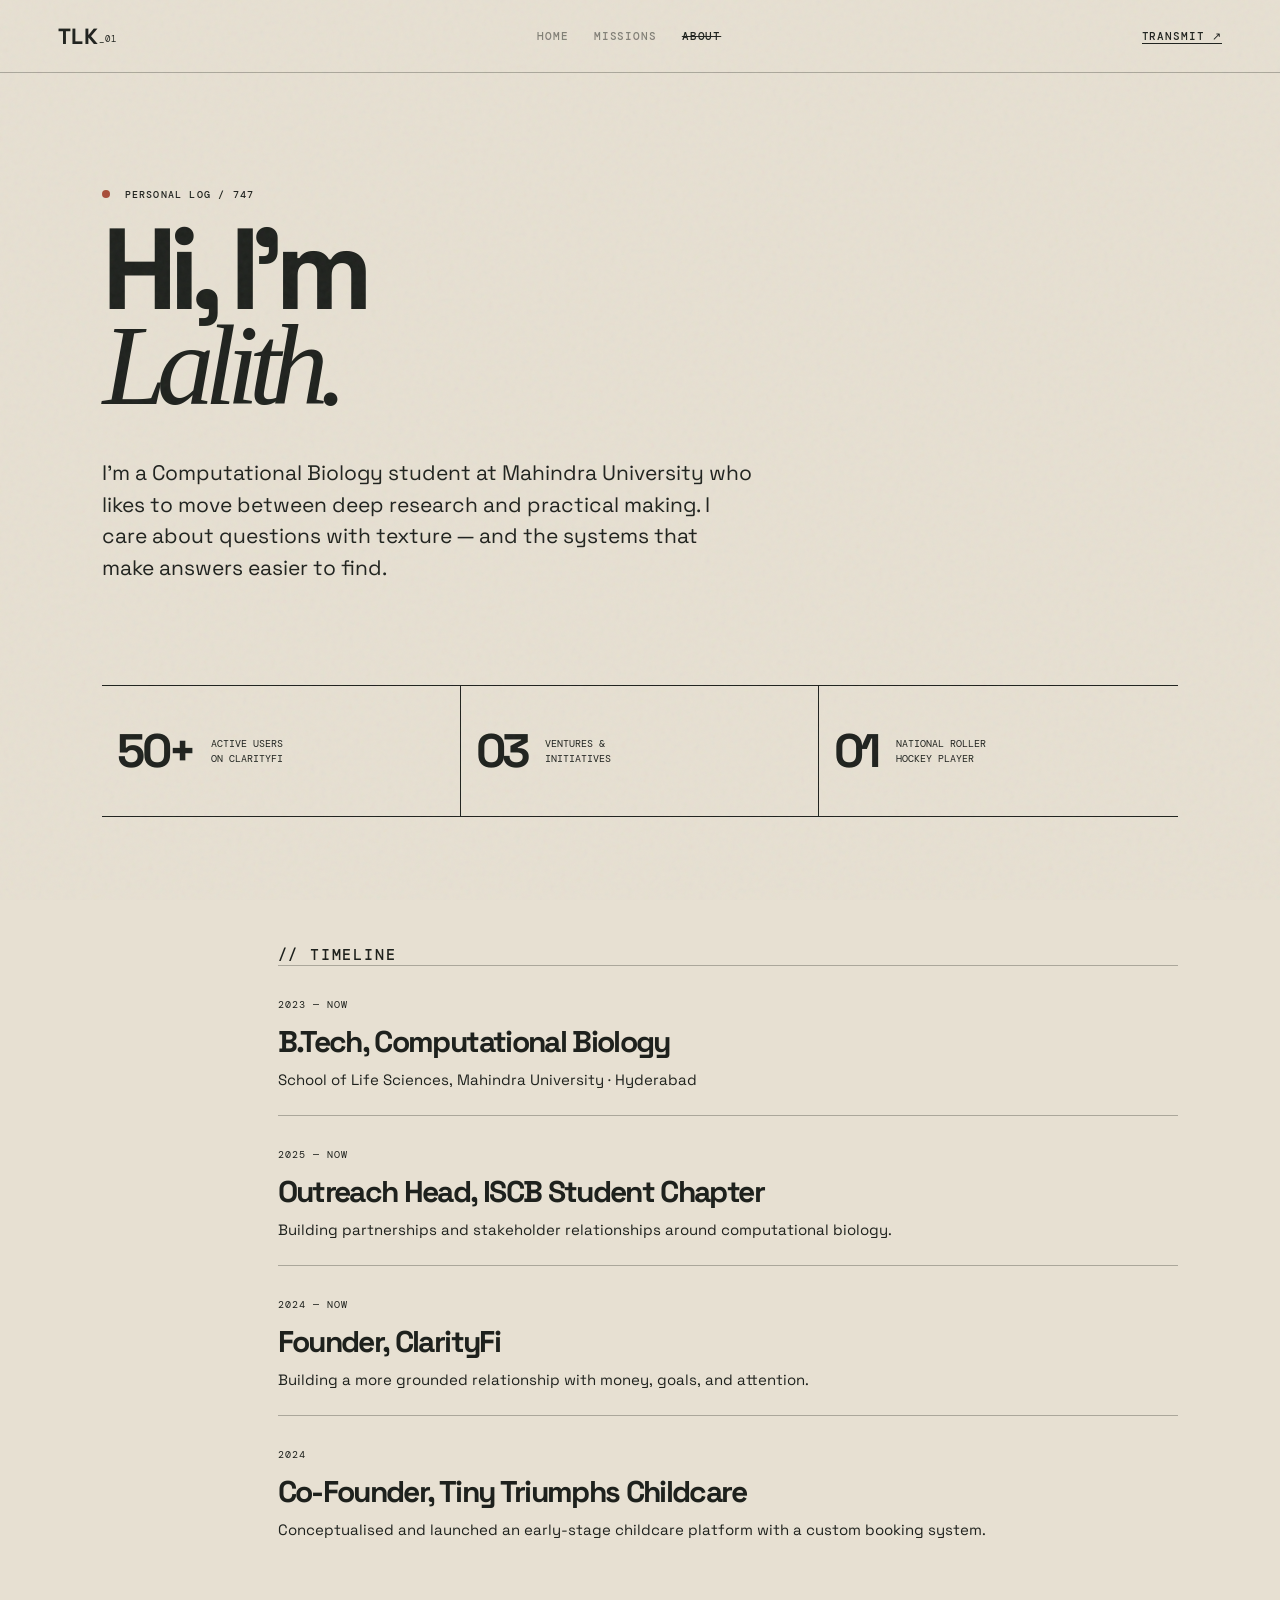
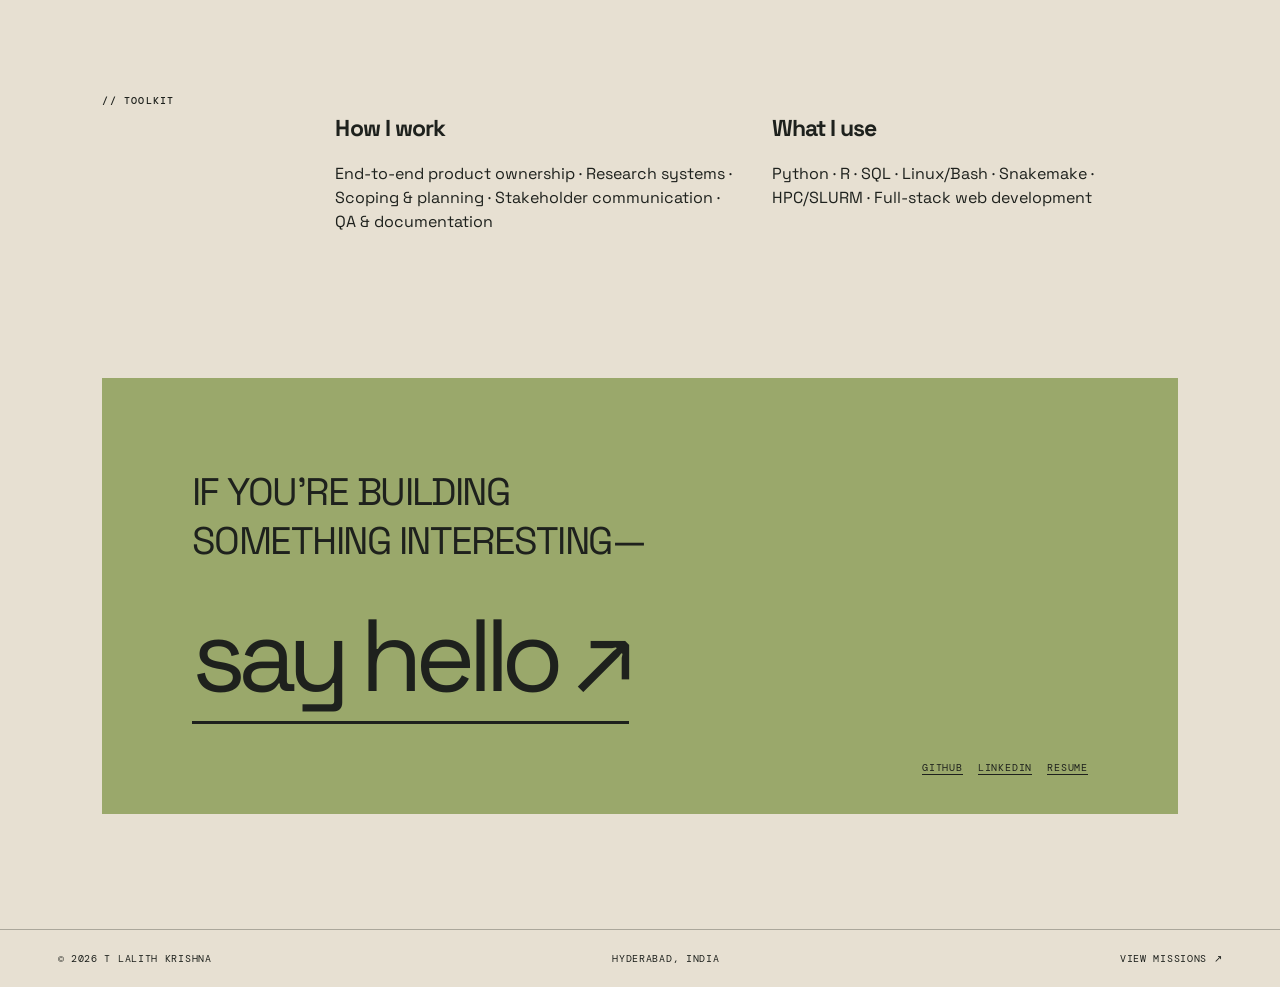
==== about.html @ f7206efd "Create personal portfolio website" ====
<!doctype html>
<html lang="en"><head><meta charset="UTF-8" /><meta name="viewport" content="width=device-width, initial-scale=1.0" /><title>About — T Lalith Krishna</title><link rel="preconnect" href="https://fonts.googleapis.com"><link rel="preconnect" href="https://fonts.gstatic.com" crossorigin><link href="https://fonts.googleapis.com/css2?family=DM+Mono:wght@400;500&family=Space+Grotesk:wght@400;500;600;700&display=swap" rel="stylesheet"><link rel="stylesheet" href="styles.css" /><link rel="stylesheet" href="overrides.css" /></head><body><div class="noise"></div><header class="site-header"><a class="wordmark" href="index.html">TLK<span>_01</span></a><nav><a href="index.html">HOME</a><a href="projects.html">MISSIONS</a><a class="active" href="about.html">ABOUT</a></nav><a class="header-link" href="mailto:lalithkrishna747@gmail.com">TRANSMIT ↗</a></header><main class="about"><section class="about-hero"><p class="eyebrow"><span></span> PERSONAL LOG / 747</p><h1>Hi, I’m<br /><em>Lalith.</em></h1><p>I’m a Computational Biology student at Mahindra University who likes to move between deep research and practical making. I care about questions with texture — and the systems that make answers easier to find.</p></section><section class="stat-row"><div><strong>50+</strong><span>ACTIVE USERS<br />ON CLARITYFI</span></div><div><strong>03</strong><span>VENTURES &amp;<br />INITIATIVES</span></div><div><strong>01</strong><span>NATIONAL ROLLER<br />HOCKEY PLAYER</span></div></section><section class="timeline"><p class="eyebrow">// TIMELINE</p><div><span>2023 — NOW</span><h2>B.Tech, Computational Biology</h2><p>School of Life Sciences, Mahindra University · Hyderabad</p></div><div><span>2025 — NOW</span><h2>Outreach Head, ISCB Student Chapter</h2><p>Building partnerships and stakeholder relationships around computational biology.</p></div><div><span>2024 — NOW</span><h2>Founder, ClarityFi</h2><p>Building a more grounded relationship with money, goals, and attention.</p></div><div><span>2024</span><h2>Co-Founder, Tiny Triumphs Childcare</h2><p>Conceptualised and launched an early-stage childcare platform with a custom booking system.</p></div></section><section class="skills"><p class="eyebrow">// TOOLKIT</p><div><h2>How I work</h2><p>End-to-end product ownership · Research systems · Scoping &amp; planning · Stakeholder communication · QA &amp; documentation</p></div><div><h2>What I use</h2><p>Python · R · SQL · Linux/Bash · Snakemake · HPC/SLURM · Full-stack web development</p></div></section><section class="contact-card"><p>IF YOU’RE BUILDING<br />SOMETHING INTERESTING—</p><a href="mailto:lalithkrishna747@gmail.com">say hello <span>↗</span></a><div><a href="https://github.com/lalith747" target="_blank" rel="noreferrer">GITHUB</a><a href="https://www.linkedin.com/in/t-lalith-krishna-7a189a334" target="_blank" rel="noreferrer">LINKEDIN</a><a href="resume.pdf" download>RESUME</a></div></section></main><footer><p>© 2026 T LALITH KRISHNA</p><p>HYDERABAD, INDIA</p><a href="projects.html">VIEW MISSIONS ↗</a></footer></body></html>
---- styles.css ----
:root{--ink:#16211e;--paper:#f3f0e8;--acid:#d5ff50;--coral:#ff785f;--blue:#9bc9e9;--line:rgba(22,33,30,.25)}*{box-sizing:border-box}html{scroll-behavior:smooth}body{margin:0;background:var(--paper);color:var(--ink);font-family:"Space Grotesk",sans-serif}.noise{pointer-events:none;position:fixed;inset:0;opacity:.12;z-index:5;background-image:url("data:image/svg+xml,%3Csvg viewBox='0 0 180 180' xmlns='http://www.w3.org/2000/svg'%3E%3Cfilter id='n'%3E%3CfeTurbulence type='fractalNoise' baseFrequency='.9' numOctaves='4' stitchTiles='stitch'/%3E%3C/filter%3E%3Crect width='100%25' height='100%25' filter='url(%23n)' opacity='.45'/%3E%3C/svg%3E")}a{color:inherit;text-decoration:none}.site-header,footer{display:flex;align-items:center;justify-content:space-between;padding:22px 4.5%;border-bottom:1px solid var(--line);font:500 11px "DM Mono",monospace;letter-spacing:.08em}.wordmark{font:700 22px "Space Grotesk"}.wordmark span{font:400 9px "DM Mono";vertical-align:middle}.site-header nav{display:flex;gap:25px}.site-header nav a{opacity:.5}.site-header nav .active,.site-header nav a:hover{opacity:1;text-decoration:line-through}.header-link{border-bottom:1px solid}.hero{min-height:calc(100vh - 72px);padding:10vh 8% 7vh;position:relative;display:grid;grid-template-columns:1.2fr .8fr;align-items:center;gap:8vw;overflow:hidden}.hero:before{content:"";position:absolute;width:52vw;height:52vw;border:1px dashed var(--line);border-radius:50%;top:5%;right:-15%;animation:spin 35s linear infinite}.eyebrow{font:500 10px "DM Mono";letter-spacing:.12em;margin:0 0 22px}.eyebrow span{display:inline-block;width:8px;height:8px;background:var(--coral);border-radius:50%;margin-right:7px}.hero h1,.missions>h1,.about h1{font-size:clamp(64px,9vw,140px);line-height:.82;letter-spacing:-.085em;margin:0;position:relative}.hero h1 em,.missions h1 em,.about h1 em,.manifesto h2 em{font-family:Georgia,serif;font-weight:400}.lede{font-size:18px;max-width:500px;line-height:1.5;margin:40px 0}.hero-actions{display:flex;align-items:center;gap:28px}.button{background:var(--ink);color:var(--paper);padding:16px 18px;font:500 11px "DM Mono";letter-spacing:.05em}.button b{font-size:18px;margin-left:12px}.text-link{font-size:14px;border-bottom:1px solid}.text-link span{font-size:20px}.specimen-card{width:min(100%,370px);background:var(--ink);color:var(--paper);padding:14px;position:relative;transform:rotate(4deg);box-shadow:16px 16px 0 var(--acid);z-index:1}.card-top,.card-bottom{display:flex;justify-content:space-between;font:10px "DM Mono";letter-spacing:.08em}.card-top span:last-child{color:var(--acid)}.cell{height:340px;margin:14px 0;background:radial-gradient(circle at 50% 50%,#557a7d 0 8%,#244548 9% 18%,#1b3435 19% 35%,#183134 36%);position:relative;overflow:hidden}.cell:before,.cell:after{content:"";position:absolute;border:1px solid #9ed0bb;border-radius:50%;inset:15%;animation:pulse 5s infinite alternate}.cell:after{inset:27%;border-color:var(--acid);animation-delay:-2s}.cell i{position:absolute;width:8px;height:8px;border-radius:50%;background:var(--coral);left:calc(10% + var(--x,30%));top:calc(20% + var(--y,20%));box-shadow:0 0 15px var(--coral)}.cell i:nth-child(1){--x:12%;--y:8%}.cell i:nth-child(2){--x:60%;--y:14%}.cell i:nth-child(3){--x:35%;--y:56%}.cell i:nth-child(4){--x:70%;--y:62%}.cell i:nth-child(5){--x:5%;--y:75%}.nucleus{position:absolute;top:50%;left:50%;transform:translate(-50%,-50%);background:var(--acid);color:var(--ink);width:70px;height:70px;border-radius:50%;display:grid;place-items:center;font:500 14px "DM Mono";animation:float 4s ease-in-out infinite}.stamp{position:absolute;right:-26px;bottom:38px;background:var(--coral);color:var(--ink);width:85px;height:85px;border-radius:50%;display:grid;place-items:center;text-align:center;font:500 10px "DM Mono";transform:rotate(-15deg)}.hero-index{position:absolute;right:5%;bottom:4%;font:11px "DM Mono"}.manifesto{padding:13vw 8%;background:var(--ink);color:var(--paper)}.manifesto h2{font-size:clamp(43px,6vw,90px);line-height:.92;letter-spacing:-.065em;margin:0 0 70px}.manifesto-grid{margin-left:auto;max-width:650px;display:grid;grid-template-columns:1fr 1fr;gap:40px;font-size:16px;line-height:1.5}.featured{padding:10vw 8%}.section-heading{display:flex;justify-content:space-between;align-items:center;margin-bottom:25px}.section-heading>a{font:11px "DM Mono";letter-spacing:.08em}.project-feature{display:grid;grid-template-columns:.15fr 1fr .4fr;gap:30px;align-items:center;padding:40px;min-height:285px;border:1px solid var(--ink);margin-top:-1px}.project-feature.coral{background:var(--coral)}.project-feature.blue{background:var(--blue)}.project-number,.tag,.project-feature a,.chips{font:10px "DM Mono";letter-spacing:.08em}.project-feature h3{font-size:50px;letter-spacing:-.06em;margin:8px 0}.project-feature p:not(.tag){max-width:520px;line-height:1.45}.project-feature a{border-bottom:1px solid}.project-orb{width:145px;height:145px;border:1px solid var(--ink);border-radius:50%;display:grid;place-items:center;font-size:65px;justify-self:end;position:relative}.project-orb:before{content:"";position:absolute;inset:15px;border:1px dashed var(--ink);border-radius:50%;animation:spin 16s linear infinite}.missions,.about{padding:9vw 8%}.mission-intro{max-width:500px;font-size:18px;line-height:1.5;margin:35px 0 8vw}.mission-list{border-top:1px solid var(--ink)}.mission-list article{display:grid;grid-template-columns:.25fr 1fr .2fr;gap:35px;padding:42px 0;border-bottom:1px solid var(--ink);transition:.2s}.mission-list article:hover{padding-left:18px;background:var(--acid)}.mission-meta{font:10px/1.7 "DM Mono";letter-spacing:.08em}.mission-list h2{font-size:clamp(35px,4vw,60px);margin:0;letter-spacing:-.07em}.mission-list p{max-width:620px;line-height:1.45}.chips{display:flex;flex-wrap:wrap;gap:6px}.chips span{border:1px solid var(--ink);padding:6px 8px}.mission-mark{justify-self:end;font-size:70px}.about-hero{max-width:820px}.about-hero>p:last-child{font-size:21px;line-height:1.5;max-width:650px;margin:45px 0 8vw}.stat-row{display:grid;grid-template-columns:repeat(3,1fr);border-top:1px solid var(--ink);border-bottom:1px solid var(--ink);margin-bottom:10vw}.stat-row div{padding:35px 15px;border-right:1px solid var(--ink);display:flex;align-items:center;gap:18px}.stat-row div:last-child{border:0}.stat-row strong{font-size:47px;letter-spacing:-.08em}.stat-row span{font:10px/1.5 "DM Mono"}.timeline{max-width:900px;margin-left:auto}.timeline>div{padding:26px 0;border-top:1px solid var(--line)}.timeline span{font:10px "DM Mono";letter-spacing:.1em}.timeline h2{font-size:30px;letter-spacing:-.055em;margin:9px 0}.timeline p{margin:0;font-size:15px}.skills{margin:10vw 0;display:grid;grid-template-columns:.5fr 1fr 1fr;gap:30px}.skills h2{font-size:23px;letter-spacing:-.04em}.skills p{line-height:1.5}.contact-card{background:var(--acid);padding:7vw;position:relative}.contact-card p{font-size:clamp(22px,3vw,43px);letter-spacing:-.04em;margin:0}.contact-card>a{display:inline-block;font-size:clamp(45px,8vw,110px);letter-spacing:-.08em;border-bottom:3px solid;margin-top:25px}.contact-card div{position:absolute;right:7vw;bottom:3vw;display:flex;gap:15px;font:10px "DM Mono";letter-spacing:.08em}.contact-card div a{border-bottom:1px solid}footer{border-top:1px solid var(--line);border-bottom:0}footer p,footer a{margin:0;font:10px "DM Mono";letter-spacing:.07em}@keyframes spin{to{transform:rotate(360deg)}}@keyframes pulse{to{transform:scale(1.18);opacity:.2}}@keyframes float{50%{transform:translate(-50%,-56%) rotate(8deg)}}@media(max-width:700px){.site-header{padding:18px 5%}.site-header nav{gap:12px}.header-link{display:none}.hero{grid-template-columns:1fr;padding:11vh 7% 8vh}.specimen-card{width:280px;justify-self:end}.cell{height:250px}.hero-index{display:none}.manifesto,.featured,.missions,.about{padding:18vw 7%}.manifesto-grid,.skills{grid-template-columns:1fr}.project-feature{grid-template-columns:1fr;padding:28px}.project-orb{grid-row:1;justify-self:end;width:80px;height:80px;font-size:38px}.mission-list article{grid-template-columns:1fr;gap:15px}.mission-mark{display:none}.stat-row{grid-template-columns:1fr}.stat-row div{border-right:0;border-bottom:1px solid var(--ink)}.stat-row div:last-child{border-bottom:0}.contact-card{padding:12vw 7%}.contact-card div{position:static;margin-top:35px}footer{gap:10px;flex-wrap:wrap;padding:20px 7%}}
---- overrides.css ----
/* Muted ink palette: inspired by printed field guides, not neon sci-fi. */
:root{--ink:#1e211d;--paper:#e7e0d2;--acid:#9aa86b;--coral:#a74c38;--blue:#a6b8b0;--line:rgba(30,33,29,.3)}
.project-feature.moss{background:#a5ae86}.project-feature.rust{background:#ba6650}
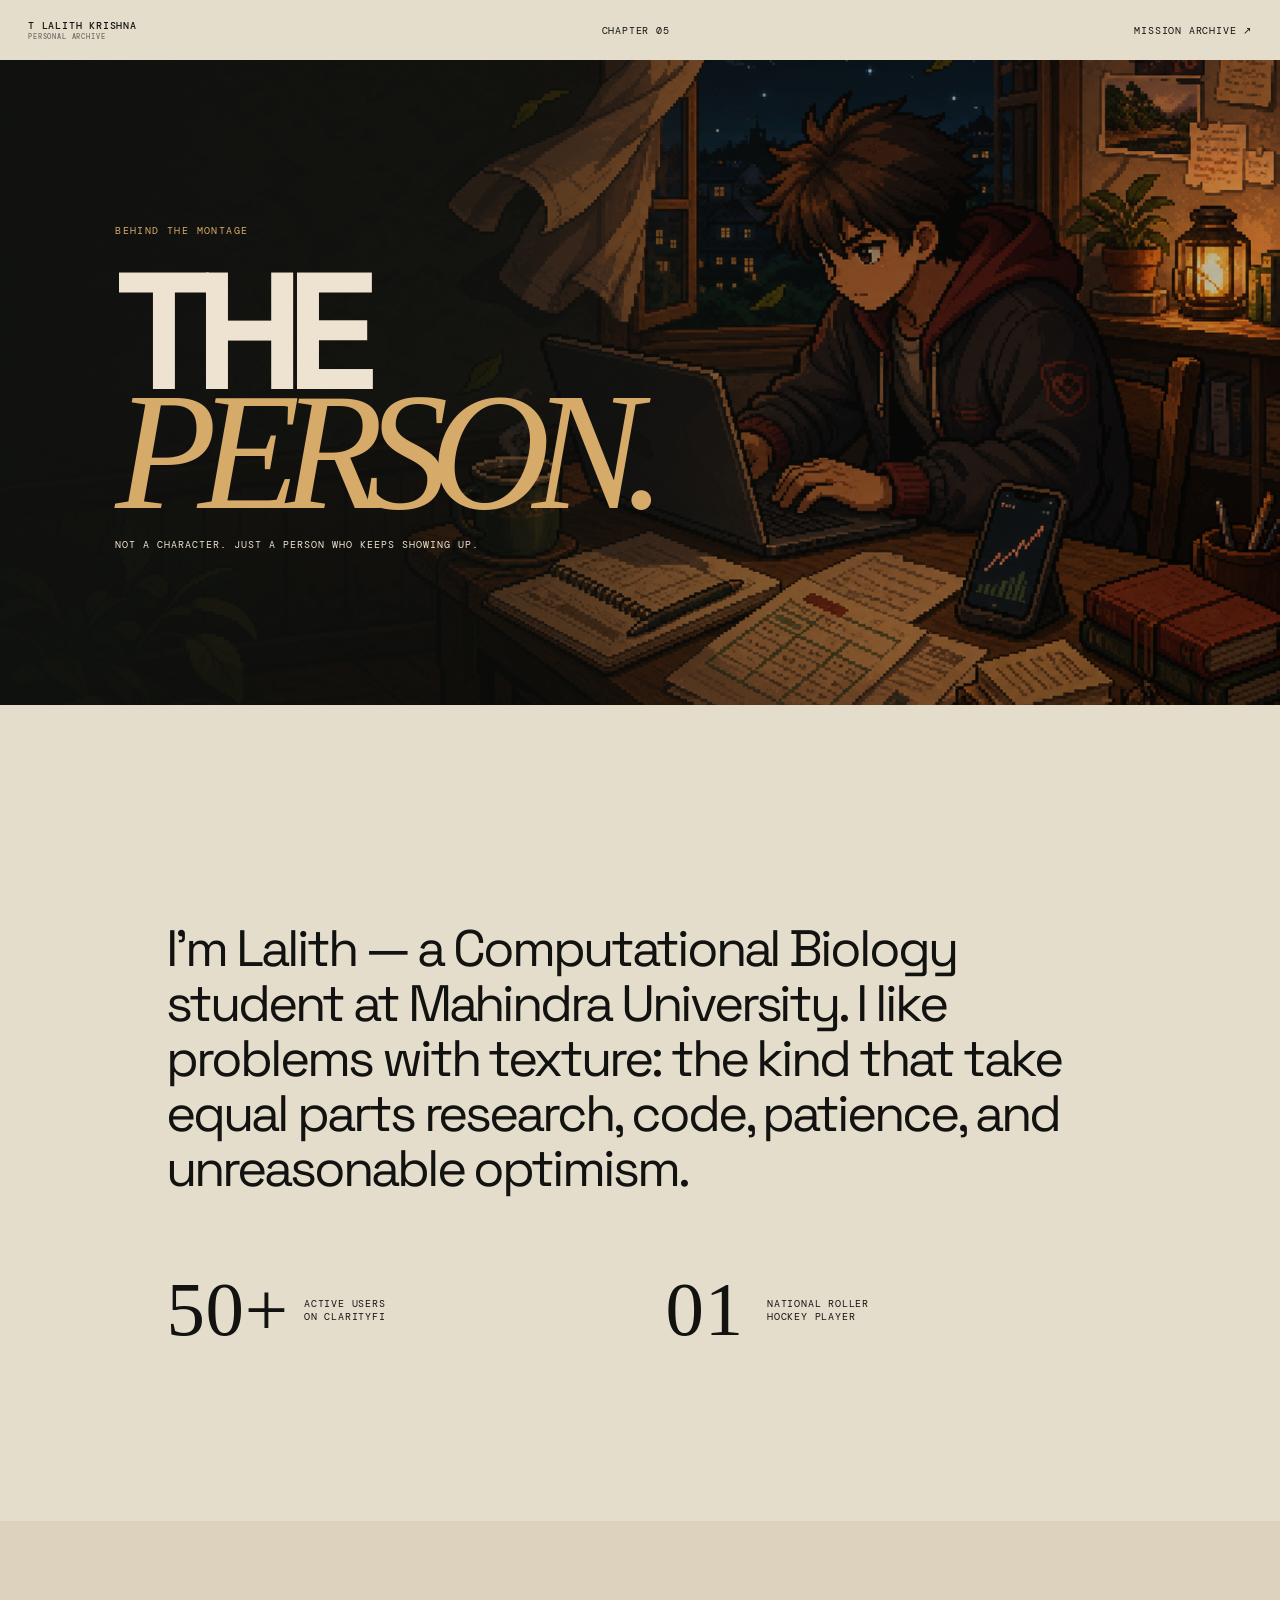
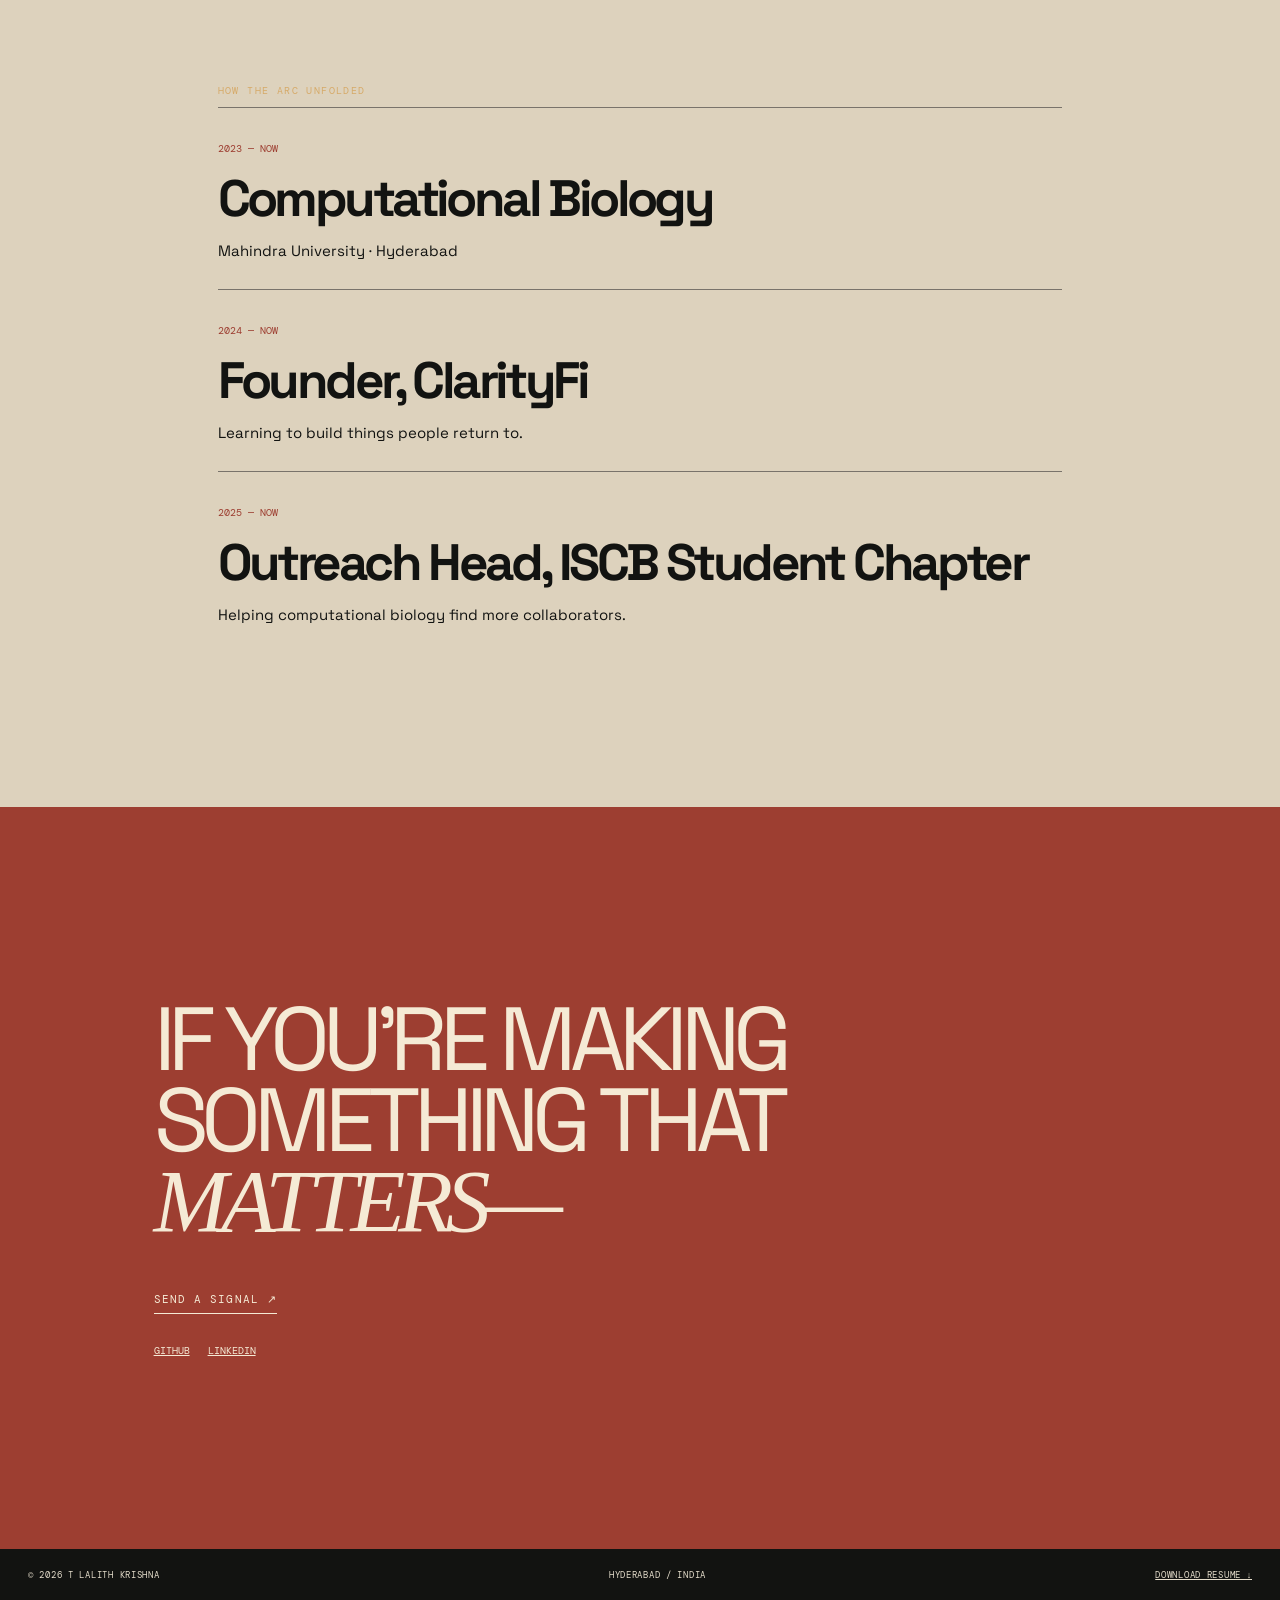
==== commit 43cfa142: "Extend cinematic story across portfolio pages" ====
--- a/about.html
+++ b/about.html
@@ -1,2 +1 @@
-<!doctype html>
-<html lang="en"><head><meta charset="UTF-8" /><meta name="viewport" content="width=device-width, initial-scale=1.0" /><title>About — T Lalith Krishna</title><link rel="preconnect" href="https://fonts.googleapis.com"><link rel="preconnect" href="https://fonts.gstatic.com" crossorigin><link href="https://fonts.googleapis.com/css2?family=DM+Mono:wght@400;500&family=Space+Grotesk:wght@400;500;600;700&display=swap" rel="stylesheet"><link rel="stylesheet" href="styles.css" /><link rel="stylesheet" href="overrides.css" /></head><body><div class="noise"></div><header class="site-header"><a class="wordmark" href="index.html">TLK<span>_01</span></a><nav><a href="index.html">HOME</a><a href="projects.html">MISSIONS</a><a class="active" href="about.html">ABOUT</a></nav><a class="header-link" href="mailto:lalithkrishna747@gmail.com">TRANSMIT ↗</a></header><main class="about"><section class="about-hero"><p class="eyebrow"><span></span> PERSONAL LOG / 747</p><h1>Hi, I’m<br /><em>Lalith.</em></h1><p>I’m a Computational Biology student at Mahindra University who likes to move between deep research and practical making. I care about questions with texture — and the systems that make answers easier to find.</p></section><section class="stat-row"><div><strong>50+</strong><span>ACTIVE USERS<br />ON CLARITYFI</span></div><div><strong>03</strong><span>VENTURES &amp;<br />INITIATIVES</span></div><div><strong>01</strong><span>NATIONAL ROLLER<br />HOCKEY PLAYER</span></div></section><section class="timeline"><p class="eyebrow">// TIMELINE</p><div><span>2023 — NOW</span><h2>B.Tech, Computational Biology</h2><p>School of Life Sciences, Mahindra University · Hyderabad</p></div><div><span>2025 — NOW</span><h2>Outreach Head, ISCB Student Chapter</h2><p>Building partnerships and stakeholder relationships around computational biology.</p></div><div><span>2024 — NOW</span><h2>Founder, ClarityFi</h2><p>Building a more grounded relationship with money, goals, and attention.</p></div><div><span>2024</span><h2>Co-Founder, Tiny Triumphs Childcare</h2><p>Conceptualised and launched an early-stage childcare platform with a custom booking system.</p></div></section><section class="skills"><p class="eyebrow">// TOOLKIT</p><div><h2>How I work</h2><p>End-to-end product ownership · Research systems · Scoping &amp; planning · Stakeholder communication · QA &amp; documentation</p></div><div><h2>What I use</h2><p>Python · R · SQL · Linux/Bash · Snakemake · HPC/SLURM · Full-stack web development</p></div></section><section class="contact-card"><p>IF YOU’RE BUILDING<br />SOMETHING INTERESTING—</p><a href="mailto:lalithkrishna747@gmail.com">say hello <span>↗</span></a><div><a href="https://github.com/lalith747" target="_blank" rel="noreferrer">GITHUB</a><a href="https://www.linkedin.com/in/t-lalith-krishna-7a189a334" target="_blank" rel="noreferrer">LINKEDIN</a><a href="resume.pdf" download>RESUME</a></div></section></main><footer><p>© 2026 T LALITH KRISHNA</p><p>HYDERABAD, INDIA</p><a href="projects.html">VIEW MISSIONS ↗</a></footer></body></html>
+<!doctype html><html><head><meta name="viewport" content="width=device-width,initial-scale=1"><link rel="preconnect" href="https://fonts.googleapis.com"><link href="https://fonts.googleapis.com/css2?family=DM+Mono&family=Space+Grotesk:wght@400;600;700&display=swap" rel="stylesheet"><link rel="stylesheet" href="cinema.css"><link rel="stylesheet" href="chapters.css"><title>Character Log — T Lalith Krishna</title></head><body><header class="top"><a href="index.html" class="name">T LALITH KRISHNA<span>PERSONAL ARCHIVE</span></a><p>CHAPTER 05</p><a href="projects.html">MISSION ARCHIVE ↗</a></header><main><section class="chapter-hero character-hero"><p>BEHIND THE MONTAGE</p><h1>THE<br><i>PERSON.</i></h1><span>NOT A CHARACTER. JUST A PERSON WHO KEEPS SHOWING UP.</span></section><section class="character-note"><p>I’m Lalith — a Computational Biology student at Mahindra University. I like problems with texture: the kind that take equal parts research, code, patience, and unreasonable optimism.</p><div><b>50+</b><span>ACTIVE USERS<br>ON CLARITYFI</span><b>01</b><span>NATIONAL ROLLER<br>HOCKEY PLAYER</span></div></section><section class="life-timeline"><p>HOW THE ARC UNFOLDED</p><article><b>2023 — NOW</b><h2>Computational Biology</h2><span>Mahindra University · Hyderabad</span></article><article><b>2024 — NOW</b><h2>Founder, ClarityFi</h2><span>Learning to build things people return to.</span></article><article><b>2025 — NOW</b><h2>Outreach Head, ISCB Student Chapter</h2><span>Helping computational biology find more collaborators.</span></article></section><section class="closing-chapter"><p>IF YOU’RE MAKING<br>SOMETHING THAT<br><i>MATTERS—</i></p><a href="mailto:lalithkrishna747@gmail.com">SEND A SIGNAL ↗</a><div><a href="https://github.com/lalith747">GITHUB</a><a href="https://www.linkedin.com/in/t-lalith-krishna-7a189a334">LINKEDIN</a></div></section></main><footer><span>© 2026 T LALITH KRISHNA</span><span>HYDERABAD / INDIA</span><a href="resume.pdf">DOWNLOAD RESUME ↓</a></footer></body></html>
--- a/cinema.css
+++ b/cinema.css
@@ -0,0 +1 @@
+:root{--black:#121311;--cream:#e5ddcb;--red:#9d3e31;--moss:#7e9365}*{box-sizing:border-box}html{scroll-behavior:smooth}body{margin:0;background:var(--cream);color:var(--black);font-family:"Space Grotesk",sans-serif}.top{height:60px;padding:0 28px;display:flex;align-items:center;justify-content:space-between;background:var(--cream);font:10px "DM Mono";letter-spacing:.08em}.top a{color:inherit;text-decoration:none}.name{font-weight:500}.name span{display:block;font-size:7px;letter-spacing:.12em;opacity:.55}.opening{height:calc(100vh - 60px);min-height:620px;position:relative;isolation:isolate;overflow:hidden;background:var(--black);color:var(--cream)}.opening-image{position:absolute;inset:0;background:linear-gradient(90deg,rgba(11,12,10,.9) 0%,rgba(11,12,10,.58) 35%,transparent 71%),url("assets/anime-bio-quest.png") center/cover no-repeat;animation:slowZoom 20s ease-out both}.grain{position:absolute;inset:0;opacity:.26;background:repeating-linear-gradient(0deg,rgba(255,255,255,.06) 0 1px,transparent 1px 4px);mix-blend-mode:overlay}.chapter,.opening h1,.hero-note,.scroll{position:absolute;z-index:1}.chapter{top:10%;left:7%;font:10px "DM Mono";letter-spacing:.13em}.opening h1{left:6%;bottom:13%;font-size:clamp(75px,12vw,190px);line-height:.69;letter-spacing:-.11em;margin:0}.opening h1 i{font-family:Georgia,serif;font-weight:400;color:#d8a260}.hero-note{right:4%;bottom:8%;display:flex;flex-direction:column;gap:8px;text-align:right;font:10px "DM Mono";letter-spacing:.14em}.scroll{left:7%;bottom:5%;font:9px "DM Mono";letter-spacing:.12em;animation:bob 2.5s ease-in-out infinite}.statement{padding:18vw 11% 15vw;position:relative;min-height:80vh;overflow:hidden}.side{position:absolute;top:14%;left:3%;font:10px "DM Mono";letter-spacing:.12em;writing-mode:vertical-rl}.statement h2{font-size:clamp(40px,7vw,104px);line-height:.92;letter-spacing:-.08em;margin:0;max-width:1050px}.statement h2 i{font-family:Georgia,serif;font-weight:400;color:var(--red)}.statement-copy{margin:55px 0 0 45%;max-width:380px;font-size:17px;line-height:1.55}.big-mark{position:absolute;right:-3%;bottom:-12%;font:35vw Georgia,serif;color:rgba(157,62,49,.12)}.episode{display:grid;grid-template-columns:1fr 1fr;min-height:700px;background:var(--black);color:var(--cream)}.episode-art{min-height:500px;background-position:center;background-size:cover}.founder .episode-art{background-image:url("assets/clarityfi-pixel-story.png")}.research .episode-art{background-image:url("assets/toxinsight-pixel-lab.png")}.episode-copy{padding:10vw 11%;display:flex;flex-direction:column;justify-content:center}.episode-copy>p:first-child{font:10px "DM Mono";letter-spacing:.12em;color:#d6aa69}.episode-copy h2{font-size:clamp(45px,6vw,82px);letter-spacing:-.08em;margin:15px 0 5px}.episode-copy h3{font:400 clamp(24px,3vw,42px)/1.05 Georgia,serif;color:#c4d19f;margin:0 0 28px}.episode-copy>p:not(:first-child){max-width:420px;line-height:1.55}.episode-copy a{margin-top:26px;color:inherit;text-decoration:none;border-bottom:1px solid;align-self:flex-start;font:10px "DM Mono";letter-spacing:.1em;padding-bottom:5px}.episode-copy a b{font-size:20px}.research{background:#28383a}.research h3{color:#d6aa69}.end-card{padding:13vw 8%;background:var(--red);color:#f3e7d3;display:flex;justify-content:space-between;align-items:end}.end-card>p{font-size:clamp(35px,6vw,85px);line-height:.92;letter-spacing:-.07em;margin:0}.end-card i{font-family:Georgia,serif;font-weight:400}.end-card div{display:flex;flex-direction:column;gap:15px;font:10px "DM Mono";letter-spacing:.1em}.end-card a{color:inherit;text-decoration:none;border-bottom:1px solid;padding-bottom:4px}footer{padding:20px 28px;background:var(--black);color:var(--cream);display:flex;justify-content:space-between;font:9px "DM Mono";letter-spacing:.08em}footer a{color:inherit}@keyframes slowZoom{from{transform:scale(1.08)}to{transform:scale(1)}}@keyframes bob{50%{transform:translateY(8px)}}@media(max-width:700px){.top{padding:0 16px}.top p{display:none}.opening{min-height:570px}.opening-image{background-position:62% center}.chapter{top:8%;left:7%;max-width:220px;line-height:1.5}.opening h1{left:7%;bottom:19%;font-size:64px}.hero-note{left:7%;right:auto;bottom:9%;text-align:left}.scroll{display:none}.statement{padding:28vw 12% 24vw}.side{display:none}.statement-copy{margin:35px 0 0;font-size:15px}.episode{grid-template-columns:1fr}.episode.research .episode-art{grid-row:1}.episode-copy{padding:18vw 11%;min-height:450px}.episode-art{min-height:350px}.end-card{padding:20vw 11%;display:block}.end-card div{margin-top:50px}footer{gap:12px;flex-wrap:wrap;padding:20px 16px}}
--- a/chapters.css
+++ b/chapters.css
@@ -0,0 +1 @@
+.chapter-hero{min-height:68vh;padding:12vw 9%;color:#eee3d1;background:#161915;display:flex;flex-direction:column;justify-content:center}.missions-hero{background:linear-gradient(90deg,rgba(16,18,15,.87),rgba(16,18,15,.15)),url("assets/toxinsight-pixel-lab.png") center/cover}.character-hero{background:linear-gradient(90deg,rgba(16,18,15,.9),rgba(16,18,15,.2)),url("assets/clarityfi-pixel-story.png") center/cover}.chapter-hero p,.chapter-card div>p,.life-timeline>p{font:10px "DM Mono";letter-spacing:.14em;color:#d6aa69}.chapter-hero h1{font-size:clamp(70px,13vw,180px);line-height:.72;letter-spacing:-.11em;margin:25px 0}.chapter-hero h1 i{font-family:Georgia;font-weight:400;color:#d6aa69}.chapter-hero span{font:10px "DM Mono";letter-spacing:.1em}.chapter-card{min-height:560px;display:grid;grid-template-columns:.3fr 1fr;gap:30px;padding:10vw 12%;align-items:center}.chapter-number{font:clamp(75px,14vw,190px) Georgia;opacity:.35}.chapter-card>div:last-child{max-width:700px}.chapter-card h2{font-size:clamp(55px,8vw,110px);line-height:.8;letter-spacing:-.09em;margin:15px 0}.chapter-card h3{font:400 clamp(24px,3.5vw,47px)/1.08 Georgia;margin:0}.chapter-card p{line-height:1.55;max-width:510px}.chapter-card a,.side-missions a{color:inherit;font:10px "DM Mono";letter-spacing:.1em;border-bottom:1px solid;text-decoration:none;padding-bottom:5px}.founder-chapter{background:#a55742;color:#f4e8d4}.research-chapter{background:#324f53;color:#eee8d9;grid-template-columns:1fr .3fr}.side-missions{display:grid;grid-template-columns:repeat(3,1fr);background:#1d231d;color:#eee4d1}.side-missions article{padding:50px;min-height:300px;border-right:1px solid #5a6259}.side-missions b{font:10px "DM Mono";color:#d6aa69}.side-missions h2{font-size:30px;letter-spacing:-.06em}.side-missions p{line-height:1.5}.character-note{padding:13vw 13%;font-size:clamp(29px,4vw,57px);line-height:1.07;letter-spacing:-.06em}.character-note div{display:grid;grid-template-columns:.25fr 1fr .25fr 1fr;align-items:center;gap:15px;margin-top:70px;font:10px "DM Mono";letter-spacing:.08em}.character-note b{font:clamp(40px,6vw,80px) Georgia}.life-timeline{padding:12vw 17%;background:#ddd2bd}.life-timeline article{padding:28px 0;border-top:1px solid #79736b}.life-timeline b{font:10px "DM Mono";color:#9d3e31}.life-timeline h2{font-size:clamp(29px,4vw,55px);letter-spacing:-.07em;margin:9px 0}.life-timeline span{font-size:15px}.closing-chapter{padding:15vw 12%;background:#9d3e31;color:#f5ead5}.closing-chapter p{font-size:clamp(40px,7vw,95px);line-height:.9;letter-spacing:-.08em;margin:0}.closing-chapter i{font-family:Georgia;font-weight:400}.closing-chapter>a{display:inline-block;margin:50px 0 30px;color:inherit;border-bottom:1px solid;text-decoration:none;font:11px "DM Mono";letter-spacing:.1em;padding-bottom:7px}.closing-chapter div{display:flex;gap:18px;font:10px "DM Mono"}.closing-chapter div a{color:inherit}@media(max-width:700px){.chapter-hero{padding:25vw 9%;min-height:560px}.chapter-card,.research-chapter{grid-template-columns:1fr;padding:18vw 10%;min-height:0}.chapter-number{font-size:85px}.research-chapter .chapter-number{grid-row:1}.side-missions{grid-template-columns:1fr}.side-missions article{min-height:0;border-bottom:1px solid #5a6259}.character-note{padding:20vw 10%}.character-note div{grid-template-columns:.3fr 1fr;margin-top:45px}.life-timeline{padding:20vw 10%}.closing-chapter{padding:22vw 10%}}
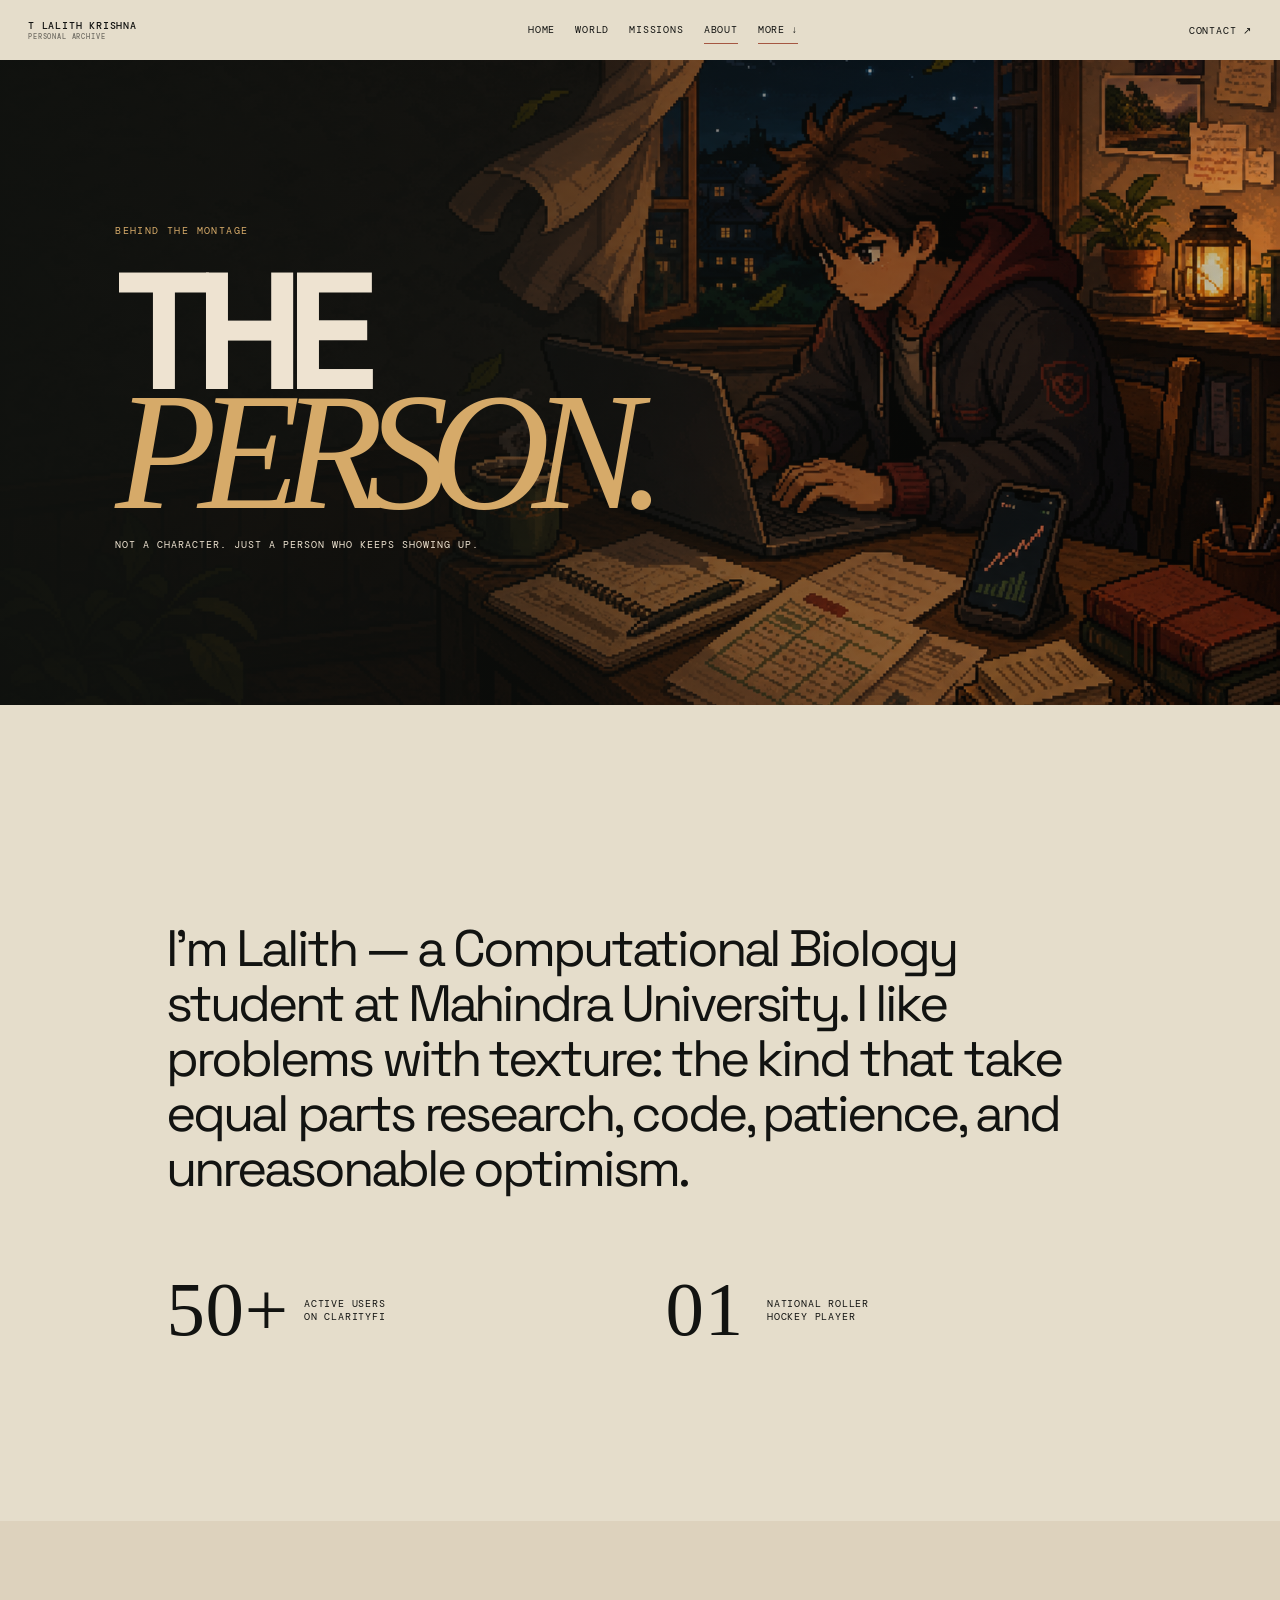
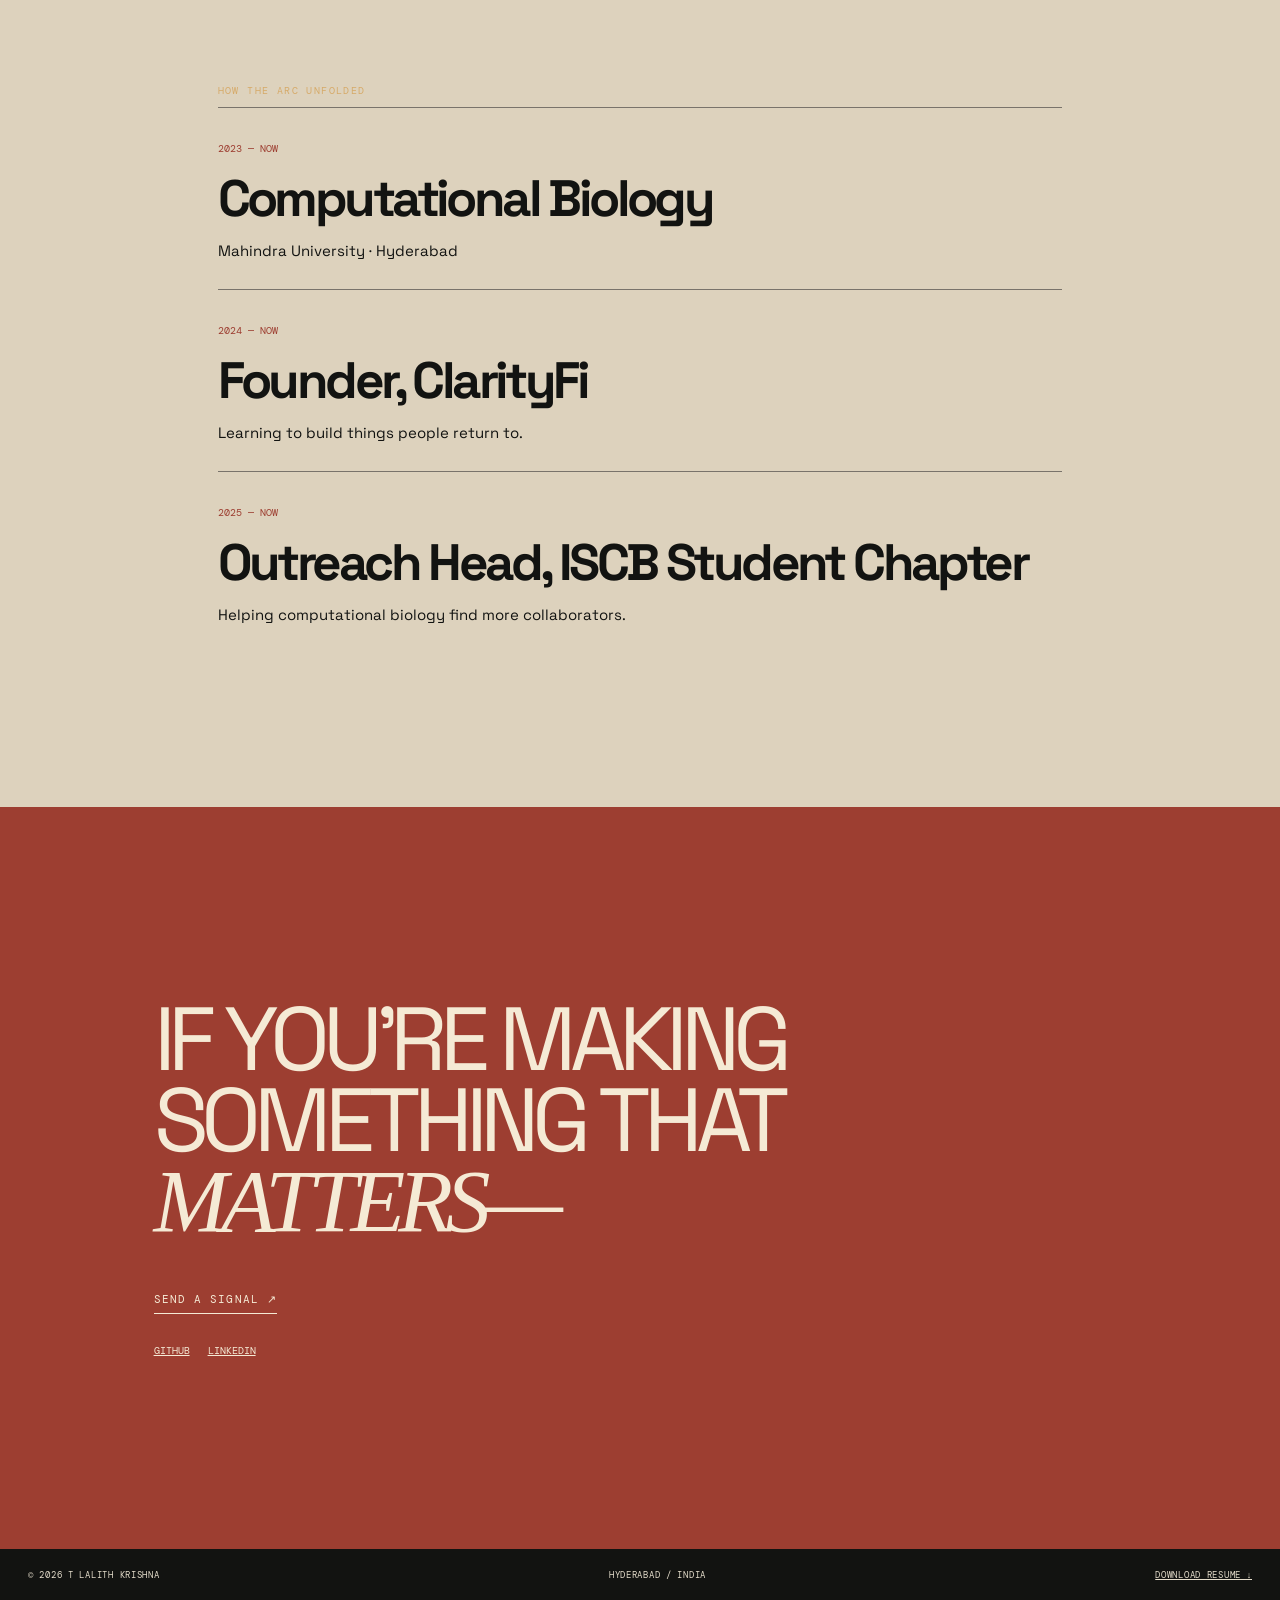
==== commit f340943f: "Unify headers and fix command navigation" ====
--- a/about.html
+++ b/about.html
@@ -1 +1 @@
-<!doctype html><html><head><meta name="viewport" content="width=device-width,initial-scale=1"><link rel="preconnect" href="https://fonts.googleapis.com"><link href="https://fonts.googleapis.com/css2?family=DM+Mono&family=Space+Grotesk:wght@400;600;700&display=swap" rel="stylesheet"><link rel="stylesheet" href="cinema.css"><link rel="stylesheet" href="chapters.css"><title>Character Log — T Lalith Krishna</title></head><body><header class="top"><a href="index.html" class="name">T LALITH KRISHNA<span>PERSONAL ARCHIVE</span></a><p>CHAPTER 05</p><a href="projects.html">MISSION ARCHIVE ↗</a></header><main><section class="chapter-hero character-hero"><p>BEHIND THE MONTAGE</p><h1>THE<br><i>PERSON.</i></h1><span>NOT A CHARACTER. JUST A PERSON WHO KEEPS SHOWING UP.</span></section><section class="character-note"><p>I’m Lalith — a Computational Biology student at Mahindra University. I like problems with texture: the kind that take equal parts research, code, patience, and unreasonable optimism.</p><div><b>50+</b><span>ACTIVE USERS<br>ON CLARITYFI</span><b>01</b><span>NATIONAL ROLLER<br>HOCKEY PLAYER</span></div></section><section class="life-timeline"><p>HOW THE ARC UNFOLDED</p><article><b>2023 — NOW</b><h2>Computational Biology</h2><span>Mahindra University · Hyderabad</span></article><article><b>2024 — NOW</b><h2>Founder, ClarityFi</h2><span>Learning to build things people return to.</span></article><article><b>2025 — NOW</b><h2>Outreach Head, ISCB Student Chapter</h2><span>Helping computational biology find more collaborators.</span></article></section><section class="closing-chapter"><p>IF YOU’RE MAKING<br>SOMETHING THAT<br><i>MATTERS—</i></p><a href="mailto:lalithkrishna747@gmail.com">SEND A SIGNAL ↗</a><div><a href="https://github.com/lalith747">GITHUB</a><a href="https://www.linkedin.com/in/t-lalith-krishna-7a189a334">LINKEDIN</a></div></section></main><footer><span>© 2026 T LALITH KRISHNA</span><span>HYDERABAD / INDIA</span><a href="resume.pdf">DOWNLOAD RESUME ↓</a></footer></body></html>
+<!doctype html><html><head><meta name="viewport" content="width=device-width,initial-scale=1"><link rel="preconnect" href="https://fonts.googleapis.com"><link href="https://fonts.googleapis.com/css2?family=DM+Mono&family=Space+Grotesk:wght@400;600;700&display=swap" rel="stylesheet"><link rel="stylesheet" href="cinema.css"><link rel="stylesheet" href="chapters.css"><title>Character Log — T Lalith Krishna</title></head><body><header class="top"><a href="index.html" class="name">T LALITH KRISHNA<span>PERSONAL ARCHIVE</span></a><p>CHAPTER 05</p><a href="projects.html">MISSION ARCHIVE ↗</a></header><script src="site-nav.js"></script><main><section class="chapter-hero character-hero"><p>BEHIND THE MONTAGE</p><h1>THE<br><i>PERSON.</i></h1><span>NOT A CHARACTER. JUST A PERSON WHO KEEPS SHOWING UP.</span></section><section class="character-note"><p>I’m Lalith — a Computational Biology student at Mahindra University. I like problems with texture: the kind that take equal parts research, code, patience, and unreasonable optimism.</p><div><b>50+</b><span>ACTIVE USERS<br>ON CLARITYFI</span><b>01</b><span>NATIONAL ROLLER<br>HOCKEY PLAYER</span></div></section><section class="life-timeline"><p>HOW THE ARC UNFOLDED</p><article><b>2023 — NOW</b><h2>Computational Biology</h2><span>Mahindra University · Hyderabad</span></article><article><b>2024 — NOW</b><h2>Founder, ClarityFi</h2><span>Learning to build things people return to.</span></article><article><b>2025 — NOW</b><h2>Outreach Head, ISCB Student Chapter</h2><span>Helping computational biology find more collaborators.</span></article></section><section class="closing-chapter"><p>IF YOU’RE MAKING<br>SOMETHING THAT<br><i>MATTERS—</i></p><a href="mailto:lalithkrishna747@gmail.com">SEND A SIGNAL ↗</a><div><a href="https://github.com/lalith747">GITHUB</a><a href="https://www.linkedin.com/in/t-lalith-krishna-7a189a334">LINKEDIN</a></div></section></main><footer><span>© 2026 T LALITH KRISHNA</span><span>HYDERABAD / INDIA</span><a href="resume.pdf">DOWNLOAD RESUME ↓</a></footer></body></html>
